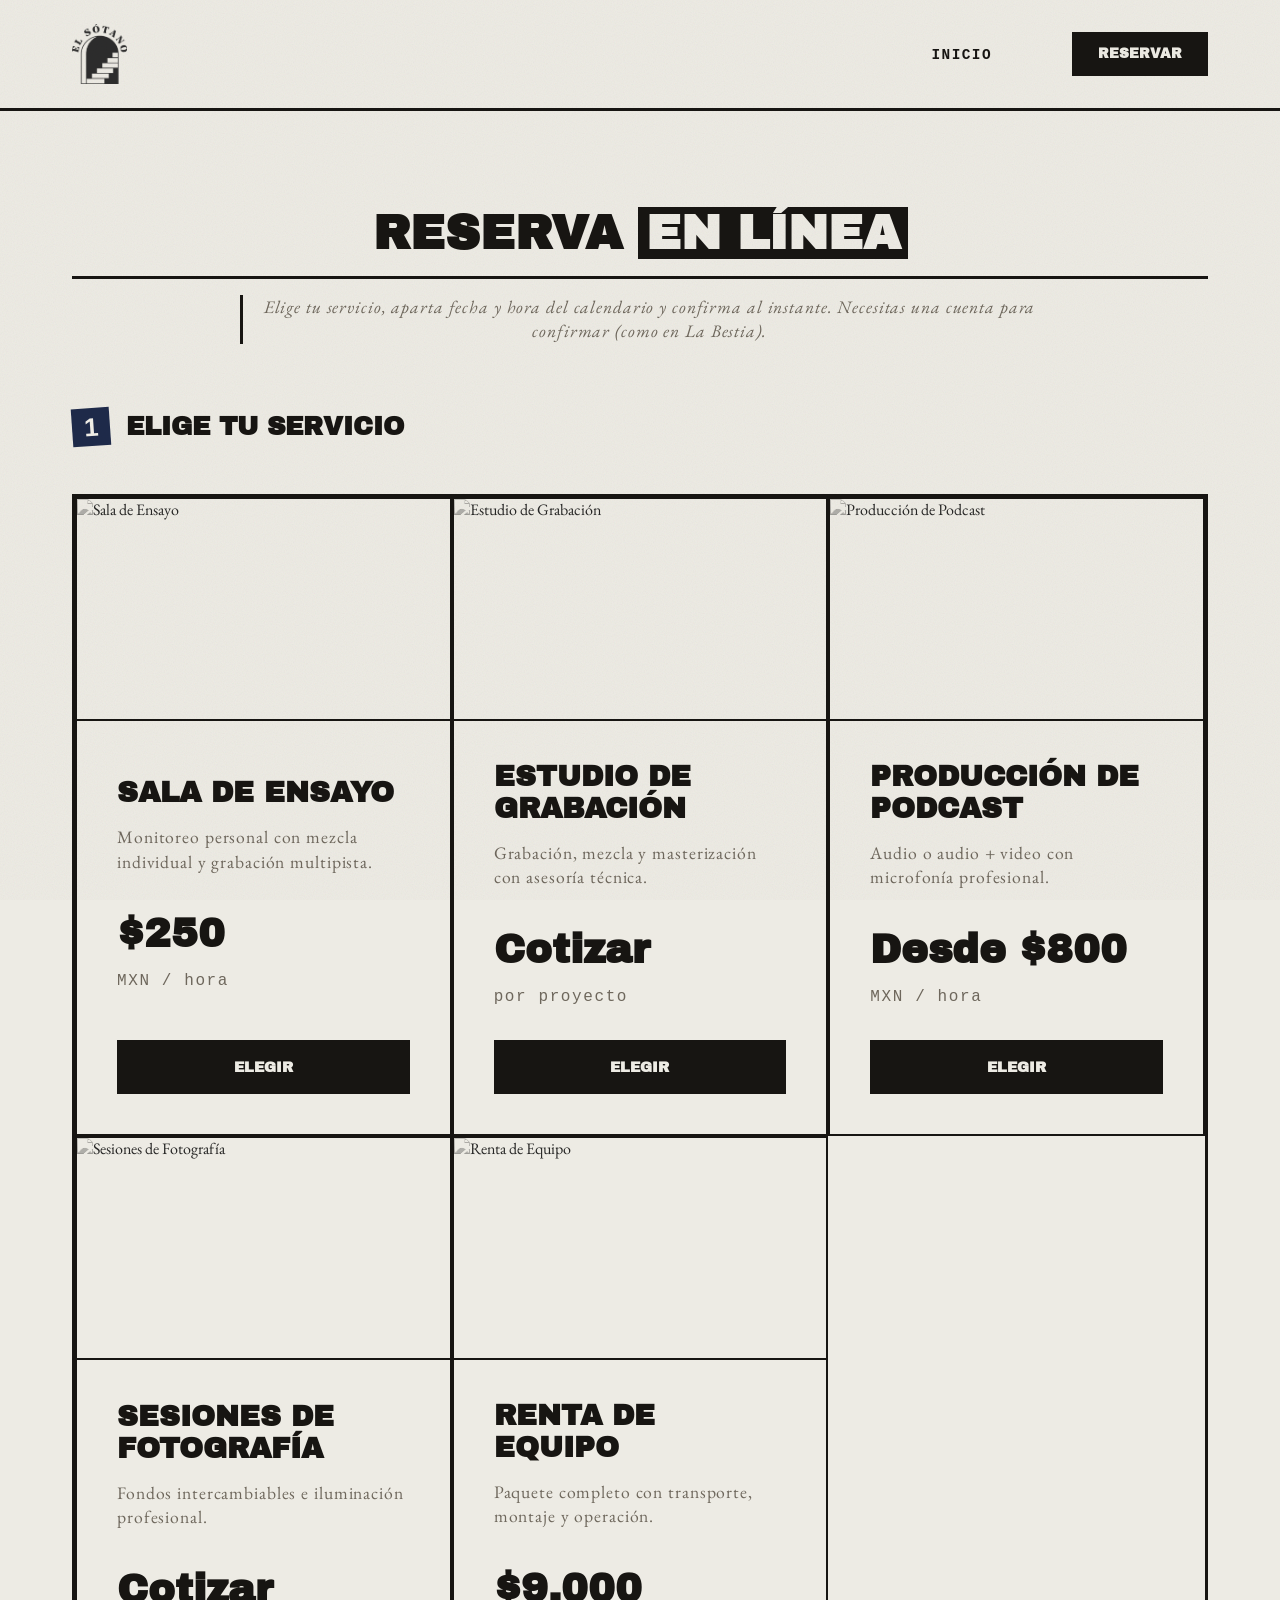
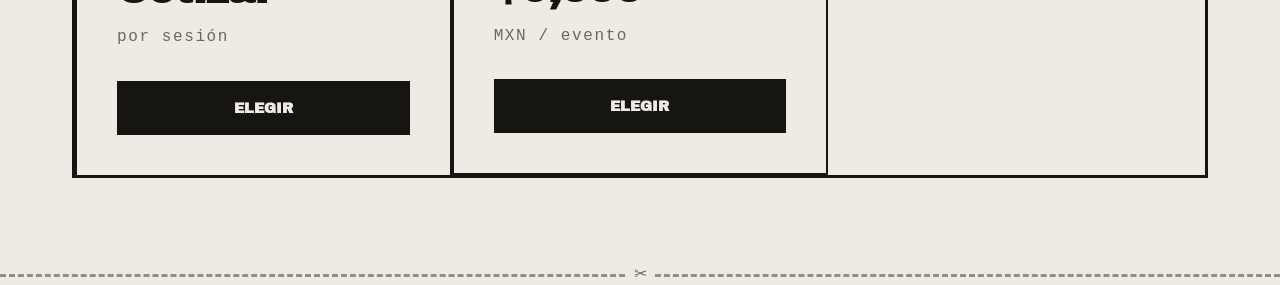
==== elsotano/disponibilidad.html @ 61082520 "Add files via upload" ====
<!doctype html>
<html lang="es">
  <head>
    <meta charset="UTF-8" />
    <meta name="viewport" content="width=device-width, initial-scale=1.0" />
    <title>Reserva en línea | El Sótano</title>
    <link rel="preconnect" href="https://fonts.googleapis.com" />
    <link rel="preconnect" href="https://fonts.gstatic.com" crossorigin />
    <link
      href="https://fonts.googleapis.com/css2?family=Archivo+Black&family=EB+Garamond:ital,wght@0,400;0,600;1,400;1,600&display=swap"
      rel="stylesheet"
    />
    <link rel="stylesheet" href="styles.css" />
  </head>
  <body>
    <header>
      <div class="container">
        <nav>
          <a href="index.html" class="logo-link">
            <img
              src="IMG/ElSotano3offblack.png"
              alt="El Sótano Logo"
              class="logo-img"
            />
          </a>
          <ul class="nav-links">
            <li><a href="index.html">Inicio</a></li>
            <li id="user-area"></li>
            <li>
              <a href="disponibilidad.html" class="btn btn-nav">Reservar</a>
            </li>
          </ul>
          <button class="mobile-menu-btn" aria-label="Abrir menú">☰</button>
        </nav>
      </div>
    </header>

    <section id="booking">
      <div class="container">
        <h2>RESERVA <span>EN LÍNEA</span></h2>
        <p class="section-intro">
          Elige tu servicio, aparta fecha y hora del calendario y confirma al
          instante. Necesitas una cuenta para confirmar (como en La Bestia).
        </p>

        <!-- PASO 1: SERVICIOS -->
        <h3 class="step-title">
          <span class="step-num">1</span> ELIGE TU SERVICIO
        </h3>
        <div class="services-grid" id="bookingServices"></div>

        <!-- PASO 2: FECHA Y HORA -->
        <div class="booking-step" id="stepFecha" hidden>
          <h3 class="step-title">
            <span class="step-num">2</span> ELIGE FECHA Y HORA
          </h3>
          <div class="booking-calendar-wrap">
            <div class="calendar">
              <div class="cal-header">
                <button id="calPrev" class="cal-nav" aria-label="Mes anterior">
                  ←
                </button>
                <div id="calTitle" class="cal-title"></div>
                <button id="calNext" class="cal-nav" aria-label="Mes siguiente">
                  →
                </button>
              </div>
              <div class="cal-week">
                <span>L</span><span>M</span><span>M</span><span>J</span
                ><span>V</span><span>S</span><span>D</span>
              </div>
              <div id="calGrid" class="cal-grid"></div>
            </div>
            <div class="slots-panel">
              <div id="disp-estado" class="disp-estado">
                Selecciona una fecha del calendario.
              </div>
              <div id="slots-grid" class="slots-grid"></div>
            </div>
          </div>
        </div>

        <!-- PASO 3: CONFIRMACIÓN -->
        <div class="booking-step" id="stepConfirm" hidden>
          <h3 class="step-title">
            <span class="step-num">3</span> CONFIRMA TU RESERVA
          </h3>
          <div class="confirm-card">
            <div id="confirmSummary"></div>
            <div class="form-group" id="duracionGroup">
              <label for="duracion">Duración</label>
              <select id="duracion">
                <option value="1" selected>1 hora</option>
                <option value="2">2 horas</option>
                <option value="3">3 horas</option>
                <option value="4">4 horas</option>
              </select>
            </div>
            <div class="form-group">
              <label for="mensaje">Notas para el staff (opcional)</label>
              <textarea
                id="mensaje"
                rows="3"
                placeholder="Integrantes, requerimientos, etc."
              ></textarea>
            </div>
            <div id="confirmMsg" class="disp-estado"></div>
            <button id="btnConfirmar" class="btn btn-full">
              CONFIRMAR RESERVA
            </button>
            <small class="form-hint" style="margin-top: 1rem">
              * Al confirmar aceptas el horario de 11:00 a 23:00 y la política
              de cancelación.
            </small>
          </div>
        </div>
      </div>
    </section>

    <div class="cut-line" aria-hidden="true"></div>

    <script src="auth.js"></script>
    <script src="disponibilidad.js"></script>
  </body>
</html>
---- elsotano/styles.css ----
/* =========================================
   VARIABLES Y RESET - ESTILO B/N ALTO CONTRASTE
   ========================================= */
:root {
  --bg-dark: #000000; /* Negro puro */
  --bg-darker: #000000; /* Negro absoluto */
  --bg-card: #0a0a0a; /* Negro casi puro */
  --bg-input: #1a1a1a; /* Gris muy oscuro */
  --text-primary: #ffffff; /* Blanco puro */
  --text-secondary: #888888; /* Gris medio */
  --accent: #ffffff; /* Blanco como acento */
  --accent-hover: #cccccc; /* Gris claro para hover */
  --error: #ff3333; /* Rojo solo para errores */
  --success: #ffffff; /* Blanco para éxito */
  --border: #333333; /* Gris oscuro para bordes */
  --border-light: #555555; /* Gris medio para bordes */
}

* {
  box-sizing: border-box;
  margin: 0;
  padding: 0;
}

html {
  scroll-behavior: smooth;
}

body {
  font-family: "Impact", "Arial Black", "Helvetica Neue", sans-serif;
  background-color: var(--bg-dark);
  color: var(--text-primary);
  line-height: 1.4;
  letter-spacing: -0.02em;
}

/* =========================================
   TIPOGRAFÍA Y UTILIDADES
   ========================================= */
h1,
h2,
h3,
h4 {
  font-weight: 900;
  letter-spacing: -0.03em;
  line-height: 1.1;
  text-transform: uppercase;
}

h2 {
  font-size: 3rem;
  margin-bottom: 1rem;
  text-align: center;
  border-bottom: 3px solid var(--text-primary);
  padding-bottom: 1rem;
  display: inline-block;
  width: 100%;
}

h2 span {
  background-color: var(--text-primary);
  color: var(--bg-dark);
  padding: 0 0.5rem;
}

p {
  color: var(--text-secondary);
  margin-bottom: 1rem;
  font-family: "Courier New", monospace;
  font-weight: 400;
  letter-spacing: 0.05em;
}

.section-intro {
  text-align: center;
  max-width: 800px;
  margin: 0 auto 3rem;
  font-size: 1rem;
  border-left: 4px solid var(--text-primary);
  padding-left: 1rem;
  font-family: "Courier New", monospace;
}

.container {
  max-width: 1200px;
  margin: 0 auto;
  padding: 0 2rem;
}

.bg-darker {
  background-color: var(--bg-darker);
  border-top: 2px solid var(--border);
  border-bottom: 2px solid var(--border);
}

/* =========================================
   BOTONES - ESTILO MINIMALISTA B/N
   ========================================= */
.btn {
  display: inline-block;
  background-color: var(--text-primary);
  color: var(--bg-dark);
  padding: 16px 40px;
  font-weight: 900;
  text-transform: uppercase;
  letter-spacing: 0.1em;
  text-decoration: none;
  border: 3px solid var(--text-primary);
  border-radius: 0;
  cursor: pointer;
  transition: all 0.2s ease;
  font-size: 0.9rem;
  text-align: center;
  font-family: "Impact", sans-serif;
}

.btn:hover {
  background-color: var(--bg-dark);
  color: var(--text-primary);
  transform: translateY(-3px);
  box-shadow: 5px 5px 0px var(--text-primary);
}

.btn-outline {
  background-color: transparent;
  color: var(--text-primary);
  border: 3px solid var(--text-primary);
}

.btn-outline:hover {
  background-color: var(--text-primary);
  color: var(--bg-dark);
}

.btn-full {
  width: 100%;
}

.btn-nav {
  padding: 10px 24px;
  font-size: 0.85rem;
  border: 2px solid var(--text-primary);
}

/* =========================================
   HEADER Y NAVEGACIÓN
   ========================================= */
header {
  position: sticky;
  top: 0;
  background-color: var(--bg-dark);
  border-bottom: 3px solid var(--text-primary);
  z-index: 1000;
  padding: 1.5rem 0;
}

nav {
  display: flex;
  justify-content: space-between;
  align-items: center;
}

/* Estilos para el logo como IMAGEN */
.logo-link {
  display: flex;
  align-items: center;
  text-decoration: none;
  filter: grayscale(100%) contrast(1.2);
}

.logo-img {
  height: 60px;
  width: auto;
  max-width: 200px;
  display: block;
  object-fit: contain;
  filter: grayscale(100%) brightness(0) invert(1);
}

.footer-logo-img {
  height: 40px;
  max-width: 150px;
  filter: grayscale(100%) brightness(0) invert(1);
}

.nav-links {
  display: flex;
  gap: 2.5rem;
  list-style: none;
  align-items: center;
}

.nav-links a:not(.btn) {
  color: var(--text-primary);
  text-decoration: none;
  font-weight: 700;
  font-size: 0.9rem;
  text-transform: uppercase;
  letter-spacing: 0.1em;
  transition: all 0.2s;
  position: relative;
  font-family: "Courier New", monospace;
}

.nav-links a:not(.btn):hover {
  color: var(--bg-dark);
  background-color: var(--text-primary);
  padding: 0.2rem 0.5rem;
}

.mobile-menu-btn {
  display: none;
  background: none;
  border: 2px solid var(--text-primary);
  color: var(--text-primary);
  font-size: 1.5rem;
  cursor: pointer;
  padding: 0.5rem;
  font-family: "Courier New", monospace;
}

/* =========================================
   HERO SECTION - ALTO CONTRASTE
   ========================================= */
.hero {
  min-height: 90vh;
  display: flex;
  align-items: center;
  justify-content: center;
  text-align: center;
  background:
    linear-gradient(rgba(0, 0, 0, 0.9), rgba(0, 0, 0, 0.95)),
    url("IMG/hero.jpg");
  background-size: cover;
  background-position: center;
  padding: 0 1.5rem;
  border-bottom: 3px solid var(--text-primary);
  filter: grayscale(100%) contrast(1.1);
}

.hero-content h1 {
  font-size: clamp(3rem, 8vw, 6rem);
  margin-bottom: 2rem;
  line-height: 0.95;
  text-shadow: 4px 4px 0px rgba(255, 255, 255, 0.1);
}

.hero-content h1 span {
  display: block;
  background-color: var(--text-primary);
  color: var(--bg-dark);
  padding: 0.5rem 1rem;
  margin-top: 1rem;
}

.hero-content p {
  font-size: 1.1rem;
  max-width: 600px;
  margin: 0 auto 3rem;
  color: var(--text-secondary);
  font-family: "Courier New", monospace;
  border-left: 3px solid var(--text-primary);
  padding-left: 1rem;
  text-align: left;
}

.hero-buttons {
  display: flex;
  gap: 1.5rem;
  justify-content: center;
  flex-wrap: wrap;
}

/* =========================================
   NOSOTROS - ESTILO GRID
   ========================================= */
#nosotros {
  padding: 6rem 0;
  background-color: var(--bg-dark);
}

.about-grid {
  display: grid;
  grid-template-columns: repeat(auto-fit, minmax(300px, 1fr));
  gap: 0;
  margin-top: 3rem;
  border: 3px solid var(--text-primary);
}

.about-card {
  background-color: var(--bg-card);
  border: 2px solid var(--border);
  padding: 3rem;
  border-radius: 0;
  transition: all 0.3s;
  position: relative;
}

.about-card:nth-child(1) {
  border-right: 2px solid var(--border);
}
.about-card:nth-child(2) {
  border-right: none;
}

.about-card:hover {
  background-color: var(--text-primary);
  color: var(--bg-dark);
  transform: none;
}

.about-card:hover h3,
.about-card:hover p {
  color: var(--bg-dark);
}

.about-card h3 {
  font-size: 1.8rem;
  margin-bottom: 1.5rem;
  color: var(--text-primary);
  border-bottom: 2px solid var(--border);
  padding-bottom: 0.5rem;
}

.about-card p {
  color: var(--text-secondary);
  font-size: 0.95rem;
  line-height: 1.6;
}

/* =========================================
   SERVICIOS - ESTILO TARJETAS B/N
   ========================================= */
#servicios {
  padding: 6rem 0;
  background-color: var(--bg-card);
  border-top: 3px solid var(--text-primary);
  border-bottom: 3px solid var(--text-primary);
}

.services-grid {
  display: grid;
  grid-template-columns: repeat(auto-fit, minmax(320px, 1fr));
  gap: 0;
  margin-top: 3rem;
  border: 3px solid var(--text-primary);
}

.service-card {
  background-color: var(--bg-dark);
  border: 2px solid var(--border);
  border-radius: 0;
  padding: 2.5rem;
  display: flex;
  flex-direction: column;
  justify-content: space-between;
  transition: all 0.3s;
  position: relative;
}

.service-card:nth-child(1) {
  border-right: 2px solid var(--border);
  border-bottom: 2px solid var(--border);
}
.service-card:nth-child(2) {
  border-right: 2px solid var(--border);
  border-bottom: 2px solid var(--border);
}
.service-card:nth-child(3) {
  border-right: 2px solid var(--border);
  border-bottom: 2px solid var(--border);
}
.service-card:nth-child(4) {
  border-bottom: none;
}

.service-card:hover {
  background-color: var(--text-primary);
  border-color: var(--text-primary);
  transform: none;
  box-shadow: 8px 8px 0px var(--bg-dark);
}

.service-card:hover h3,
.service-card:hover .price {
  color: var(--bg-dark);
}

.service-card:hover p,
.service-card:hover .service-features li {
  color: var(--bg-dark);
  border-color: var(--bg-dark);
}

.service-card h3 {
  font-size: 1.8rem;
  margin-bottom: 1rem;
  color: var(--text-primary);
}

.price {
  font-size: 2.5rem;
  font-weight: 900;
  color: var(--text-primary);
  margin: 2rem 0;
  font-family: "Impact", sans-serif;
  letter-spacing: -0.05em;
}

.price-large {
  font-size: 4rem;
  margin-bottom: 2rem;
}

.price span {
  font-size: 1rem;
  color: var(--text-secondary);
  font-weight: 400;
  font-family: "Courier New", monospace;
  display: block;
  margin-top: 0.5rem;
  letter-spacing: 0.1em;
}

.service-features {
  list-style: none;
  margin-bottom: 2rem;
}

.service-features li {
  padding: 0.75rem 0;
  border-bottom: 1px solid var(--border);
  color: var(--text-secondary);
  font-size: 0.9rem;
  font-family: "Courier New", monospace;
  text-transform: uppercase;
  letter-spacing: 0.05em;
}

.service-features li:last-child {
  border-bottom: none;
}

/* =========================================
   EQUIPO DE AUDIO - ESTILO TÉCNICO
   ========================================= */
.equipment-section {
  padding: 6rem 0;
  background-color: var(--bg-dark);
}

.equipment-grid {
  display: grid;
  grid-template-columns: 1fr 1fr;
  gap: 0;
  margin-top: 3rem;
  border: 3px solid var(--text-primary);
}

.equipment-info {
  padding: 4rem;
  background-color: var(--bg-card);
  border-right: 3px solid var(--text-primary);
  display: flex;
  flex-direction: column;
  justify-content: center;
  align-items: center;
  text-align: center;
}

.equipment-list-container {
  padding: 4rem;
  background-color: var(--bg-dark);
}

.equipment-list-container h3 {
  margin-bottom: 2rem;
  color: var(--text-primary);
  font-size: 1.5rem;
  border-bottom: 2px solid var(--border);
  padding-bottom: 1rem;
}

.equipment-list {
  list-style: none;
}

.equipment-list li {
  padding: 1.25rem 0;
  border-bottom: 1px solid var(--border);
  display: flex;
  align-items: center;
  gap: 1rem;
  color: var(--text-secondary);
  font-family: "Courier New", monospace;
  font-size: 0.95rem;
  text-transform: uppercase;
  letter-spacing: 0.05em;
}

.equipment-list li::before {
  content: "▸";
  color: var(--text-primary);
  font-weight: bold;
  font-size: 1rem;
}

.equipment-list li:last-child {
  border-bottom: none;
}

/* =========================================
   RESERVACIONES (FORMULARIO) - ESTILO MINIMALISTA
   ========================================= */
#reservaciones {
  padding: 6rem 0;
  background-color: var(--bg-card);
  border-top: 3px solid var(--text-primary);
}

.reservation-form {
  max-width: 700px;
  margin: 0 auto;
  background-color: var(--bg-dark);
  padding: 3rem;
  border: 3px solid var(--text-primary);
  border-radius: 0;
}

.form-group {
  margin-bottom: 2rem;
}

.form-group label {
  display: block;
  margin-bottom: 0.75rem;
  font-weight: 700;
  color: var(--text-primary);
  text-transform: uppercase;
  letter-spacing: 0.1em;
  font-size: 0.85rem;
  font-family: "Courier New", monospace;
}

.form-group input,
.form-group select,
.form-group textarea {
  width: 100%;
  padding: 16px;
  background-color: var(--bg-input);
  border: 2px solid var(--border);
  border-radius: 0;
  color: var(--text-primary);
  font-family: "Courier New", monospace;
  font-size: 1rem;
  transition: all 0.2s;
  letter-spacing: 0.05em;
}

.form-group input:focus,
.form-group select:focus,
.form-group textarea:focus {
  outline: none;
  border-color: var(--text-primary);
  background-color: var(--bg-dark);
  box-shadow: 4px 4px 0px var(--text-primary);
}

.form-group input:user-invalid,
.form-group select:user-invalid {
  border-color: var(--error);
}

.form-group input:user-valid,
.form-group select:user-valid {
  border-color: var(--text-primary);
}

.form-hint {
  display: block;
  margin-top: 0.5rem;
  color: var(--text-secondary);
  font-size: 0.8rem;
  font-family: "Courier New", monospace;
  text-transform: uppercase;
}

.error-message {
  display: block;
  color: var(--error);
  font-size: 0.85rem;
  margin-top: 0.5rem;
  min-height: 1.2em;
  font-family: "Courier New", monospace;
  text-transform: uppercase;
}

.success-message {
  background-color: var(--text-primary);
  color: var(--bg-dark);
  padding: 1.5rem;
  border: 3px solid var(--text-primary);
  border-radius: 0;
  text-align: center;
  margin-top: 1.5rem;
  font-weight: 700;
  text-transform: uppercase;
  letter-spacing: 0.1em;
  font-family: "Courier New", monospace;
}

.form-row {
  display: grid;
  grid-template-columns: 1fr 1fr;
  gap: 2rem;
}

/* =========================================
   FOOTER - ESTILO MINIMALISTA
   ========================================= */
footer {
  background-color: var(--bg-darker);
  border-top: 3px solid var(--text-primary);
  padding: 4rem 0 2rem;
}

.footer-grid {
  display: grid;
  grid-template-columns: repeat(auto-fit, minmax(250px, 1fr));
  gap: 3rem;
  margin-bottom: 3rem;
  border-bottom: 2px solid var(--border);
  padding-bottom: 3rem;
}

.footer-col h4 {
  color: var(--text-primary);
  font-size: 1.2rem;
  margin-bottom: 1.5rem;
  text-transform: uppercase;
  letter-spacing: 0.1em;
  border-bottom: 2px solid var(--border);
  padding-bottom: 0.5rem;
  display: inline-block;
}

.footer-col p,
.footer-col a {
  color: var(--text-secondary);
  text-decoration: none;
  display: block;
  margin-bottom: 0.75rem;
  transition: all 0.2s;
  font-family: "Courier New", monospace;
  font-size: 0.9rem;
  text-transform: uppercase;
  letter-spacing: 0.05em;
}

.footer-col a:hover {
  color: var(--text-primary);
  background-color: var(--text-primary);
  color: var(--bg-dark);
  padding-left: 0.5rem;
}

.highlight-text {
  color: var(--text-primary) !important;
  font-weight: 700;
  border: 2px solid var(--text-primary);
  display: inline-block;
  padding: 0.25rem 0.5rem;
  margin-top: 0.5rem;
}

.copyright {
  text-align: center;
  padding-top: 2rem;
  color: var(--text-secondary);
  font-size: 0.85rem;
  font-family: "Courier New", monospace;
  text-transform: uppercase;
  letter-spacing: 0.1em;
}

/* =========================================
   RESPONSIVE BASE
   ========================================= */
@media (max-width: 768px) {
  .nav-links {
    display: none;
    position: absolute;
    top: 100%;
    left: 0;
    width: 100%;
    background-color: var(--bg-dark);
    flex-direction: column;
    padding: 2rem;
    border-bottom: 3px solid var(--text-primary);
    gap: 1rem;
  }

  .nav-links.active {
    display: flex;
  }

  .mobile-menu-btn {
    display: block;
  }

  h2 {
    font-size: 2rem;
  }

  .equipment-grid {
    grid-template-columns: 1fr;
  }

  .equipment-info {
    border-right: none;
    border-bottom: 3px solid var(--text-primary);
  }

  .form-row {
    grid-template-columns: 1fr;
  }

  .reservation-form {
    padding: 2rem;
  }

  .hero-buttons {
    flex-direction: column;
    width: 100%;
  }

  .hero-buttons .btn {
    width: 100%;
  }

  .about-grid,
  .services-grid {
    border: none;
  }

  .about-card,
  .service-card {
    border: 3px solid var(--text-primary) !important;
    margin-bottom: 0;
  }
}

/* =========================================
   IMÁGENES DE SECCIÓN (estilo referencia)
   ========================================= */

/* Banner fotográfico a todo lo ancho */
.photo-banner {
  overflow: hidden;
  line-height: 0;
}

.photo-banner img {
  width: 100%;
  height: 50vh;
  min-height: 320px;
  object-fit: cover;
  object-position: center;
  display: block;
  filter: grayscale(100%) contrast(1.15);
  transition: transform 0.6s ease;
}

.photo-banner:hover img {
  transform: scale(1.04);
}

/* Foto enmarcada con etiqueta (Nosotros) */
.section-photo {
  position: relative;
  margin: 0 0 3rem;
  border: 3px solid var(--text-primary);
  overflow: hidden;
}

.section-photo img {
  width: 100%;
  height: 420px;
  object-fit: cover;
  display: block;
  filter: grayscale(100%) contrast(1.1);
}

.section-photo figcaption {
  position: absolute;
  bottom: 0;
  left: 0;
  background-color: var(--text-primary);
  color: var(--bg-dark);
  font-family: "Courier New", monospace;
  font-weight: 700;
  font-size: 0.8rem;
  letter-spacing: 0.1em;
  text-transform: uppercase;
  padding: 0.5rem 1rem;
}

/* Imagen al inicio de cada tarjeta de servicio */
.service-card {
  padding: 0;
}

.card-img {
  overflow: hidden;
  border-bottom: 2px solid var(--border);
}

.card-img img {
  width: 100%;
  height: 220px;
  object-fit: cover;
  display: block;
  filter: grayscale(100%) contrast(1.1);
  transition:
    transform 0.4s ease,
    filter 0.4s ease;
}

/* Al pasar el mouse, la tarjeta se invierte y la foto "revienta" a color */
.service-card:hover .card-img img {
  transform: scale(1.06);
  filter: grayscale(0%);
}
.service-card:hover .card-img {
  border-color: var(--bg-dark);
}

.card-content {
  padding: 2.5rem 2.5rem 0;
}
.card-footer {
  padding: 0 2.5rem 2.5rem;
}

/* Imagen del panel de equipo */
.equipment-img {
  width: 100%;
  height: 240px;
  object-fit: cover;
  display: block;
  border: 2px solid var(--border);
  margin-bottom: 2rem;
  filter: grayscale(100%) contrast(1.1);
}

/* Fondo sutil para Reservaciones (opcional: borra este bloque si no lo usas) */
#reservaciones {
  background:
    linear-gradient(rgba(0, 0, 0, 0.93), rgba(0, 0, 0, 0.97)),
    url("IMG/reservaciones.jpg") center / cover no-repeat fixed;
}

/* Aparición al hacer scroll (lo activa el JS) */
.reveal-init {
  opacity: 0;
  transform: translateY(25px);
  transition:
    opacity 0.7s ease,
    transform 0.7s ease;
}
.reveal-init.img-visible {
  opacity: 1;
  transform: translateY(0);
}

@media (prefers-reduced-motion: reduce) {
  .reveal-init {
    transition: none;
    opacity: 1;
    transform: none;
  }
}

/* Responsive de imágenes */
@media (max-width: 768px) {
  .photo-banner img {
    height: 35vh;
    min-height: 220px;
  }
  .section-photo img {
    height: 280px;
  }
  .card-img img {
    height: 180px;
  }
  .equipment-img {
    height: 200px;
  }
  #reservaciones {
    background-attachment: scroll;
  } /* evita bug en iOS */
}

/* =========================================
   PÁGINA DE DISPONIBILIDAD
   ========================================= */
#disponibilidad {
  padding: 6rem 0;
  background-color: var(--bg-dark);
}

.disp-controls {
  max-width: 700px;
  margin: 0 auto 2rem;
}

.disp-estado {
  text-align: center;
  font-family: "Courier New", monospace;
  color: var(--text-secondary);
  margin-bottom: 2rem;
  text-transform: uppercase;
  letter-spacing: 0.05em;
}

.slots-grid {
  display: grid;
  grid-template-columns: repeat(auto-fill, minmax(110px, 1fr));
  gap: 1rem;
  max-width: 900px;
  margin: 0 auto 2rem;
}

.slot {
  padding: 1rem;
  font-family: "Impact", sans-serif;
  font-size: 1.1rem;
  text-align: center;
  border: 3px solid var(--text-primary);
  background-color: var(--bg-dark);
  color: var(--text-primary);
  cursor: pointer;
  transition: all 0.2s ease;
  text-transform: uppercase;
}

.slot.libre:hover {
  background-color: var(--text-primary);
  color: var(--bg-dark);
  transform: translateY(-3px);
  box-shadow: 4px 4px 0px var(--text-primary);
}

.slot.ocupado {
  background-color: var(--bg-input);
  color: var(--text-secondary);
  border-color: var(--border);
  cursor: not-allowed;
  text-decoration: line-through;
}

.disp-leyenda {
  display: flex;
  justify-content: center;
  gap: 2rem;
  font-family: "Courier New", monospace;
  color: var(--text-secondary);
  text-transform: uppercase;
  font-size: 0.85rem;
}

.leyenda-item {
  display: flex;
  align-items: center;
  gap: 0.5rem;
}

.cuadro {
  width: 18px;
  height: 18px;
  display: inline-block;
  border: 2px solid var(--text-primary);
}
.cuadro.libre {
  background-color: var(--bg-dark);
}
.cuadro.ocupado {
  background-color: var(--bg-input);
  border-color: var(--border);
}

/* =========================================
   IDENTIDAD ZINE / PUNK (referencia: feed de El Sótano)
   ========================================= */

/* Grano de película sobre todo el sitio */
body::after {
  content: "";
  position: fixed;
  inset: 0;
  background-image: url("data:image/svg+xml,%3Csvg xmlns='http://www.w3.org/2000/svg' width='120' height='120'%3E%3Cfilter id='n'%3E%3CfeTurbulence type='fractalNoise' baseFrequency='0.9' numOctaves='2'/%3E%3C/filter%3E%3Crect width='120' height='120' filter='url(%23n)' opacity='0.55'/%3E%3C/svg%3E");
  opacity: 0.07;
  pointer-events: none;
  z-index: 9999;
}

/* Títulos ligeramente "pegados a mano" */
h2 {
  transform: rotate(-0.6deg);
  text-shadow: 3px 3px 0 rgba(255, 255, 255, 0.12);
}

/* Sticker / estampita */
.sticker {
  display: inline-block;
  background: var(--text-primary);
  color: var(--bg-dark);
  font-family: "Courier New", monospace;
  font-weight: 700;
  font-size: 0.85rem;
  letter-spacing: 0.15em;
  padding: 0.4rem 1rem;
  border: 3px solid var(--bg-dark);
  box-shadow: 4px 4px 0 var(--text-primary);
  transform: rotate(-3deg);
  margin-bottom: 1.5rem;
}

/* Cinta adhesiva sobre las fotos */
.section-photo::before {
  content: "";
  position: absolute;
  top: -12px;
  left: 50%;
  transform: translateX(-50%) rotate(-2deg);
  width: 150px;
  height: 26px;
  background: rgba(255, 255, 255, 0.75);
  z-index: 2;
}

/* Línea de tijera ✂ */
.cut-line {
  border-top: 3px dashed var(--border-light);
  position: relative;
}
.cut-line::before {
  content: "✂";
  position: absolute;
  top: -0.9em;
  left: 50%;
  transform: translateX(-50%);
  background: var(--bg-dark);
  padding: 0 0.5rem;
  color: var(--text-secondary);
}

/* Galería tipo feed con posters */
.insta-grid {
  display: grid;
  grid-template-columns: repeat(3, 1fr);
  gap: 6px;
  padding: 0 6px 6px;
}
.tile {
  width: 100%;
  aspect-ratio: 1 / 1;
  object-fit: cover;
  display: block;
  filter: grayscale(100%) contrast(1.15);
  transition:
    filter 0.3s ease,
    transform 0.3s ease;
}
.tile:hover {
  filter: grayscale(0%);
  transform: scale(1.02);
}
.insta-grid .tile:nth-child(odd) {
  transform: rotate(0.4deg);
}
.tile-poster {
  background: var(--bg-card);
  display: flex;
  align-items: center;
  justify-content: center;
  text-align: center;
  padding: 1.5rem;
}
.tile-poster span {
  font-family: "Impact", sans-serif;
  font-size: clamp(1.2rem, 2.5vw, 2rem);
  text-transform: uppercase;
  line-height: 1.1;
  color: var(--text-primary);
  transform: rotate(-2deg);
}
.tile-poster.invert {
  background: var(--text-primary);
}
.tile-poster.invert span {
  color: var(--bg-dark);
}

/* Panel CTA de reservaciones */
.cta-panel {
  text-align: center;
}

/* Área de usuario en el nav */
#user-area {
  display: flex;
  align-items: center;
  gap: 0.8rem;
  list-style: none;
}
.user-name {
  font-family: "Courier New", monospace;
  font-size: 0.85rem;
  text-transform: uppercase;
  border: 2px dashed var(--border-light);
  padding: 0.3rem 0.7rem;
}
.user-link {
  color: var(--text-primary);
  font-family: "Courier New", monospace;
  font-size: 0.85rem;
  text-transform: uppercase;
  text-decoration: underline;
}

/* =========================================
   FLUJO DE RESERVA (estilo La Bestia)
   ========================================= */
#booking {
  padding: 6rem 0;
}
.step-title {
  display: flex;
  align-items: center;
  gap: 1rem;
  font-size: 1.6rem;
  margin: 4rem 0 2rem;
}
.step-num {
  display: inline-flex;
  align-items: center;
  justify-content: center;
  width: 2.4rem;
  height: 2.4rem;
  background: var(--text-primary);
  color: var(--bg-dark);
  font-family: "Impact", sans-serif;
  transform: rotate(-4deg);
}
.bservice-card.selected {
  outline: 4px solid var(--text-primary);
  box-shadow: 10px 10px 0 var(--text-primary);
}
.booking-step[hidden] {
  display: none;
}

.booking-calendar-wrap {
  display: grid;
  grid-template-columns: 1fr 1fr;
  gap: 2rem;
  border: 3px solid var(--text-primary);
  padding: 2rem;
  background: var(--bg-card);
}
.calendar {
  border: 2px solid var(--border);
  padding: 1.5rem;
  background: var(--bg-dark);
}
.cal-header {
  display: flex;
  justify-content: space-between;
  align-items: center;
  margin-bottom: 1rem;
}
.cal-title {
  font-family: "Impact", sans-serif;
  font-size: 1.4rem;
  letter-spacing: 0.05em;
}
.cal-nav {
  background: none;
  border: 2px solid var(--text-primary);
  color: var(--text-primary);
  font-size: 1.1rem;
  cursor: pointer;
  padding: 0.3rem 0.8rem;
  transition: all 0.2s;
}
.cal-nav:hover {
  background: var(--text-primary);
  color: var(--bg-dark);
}
.cal-week,
.cal-grid {
  display: grid;
  grid-template-columns: repeat(7, 1fr);
  gap: 4px;
}
.cal-week {
  margin-bottom: 4px;
}
.cal-week span {
  text-align: center;
  font-family: "Courier New", monospace;
  color: var(--text-secondary);
  font-size: 0.8rem;
}
.cal-day {
  padding: 0.6rem 0;
  background: transparent;
  border: 2px solid var(--border);
  color: var(--text-primary);
  font-family: "Courier New", monospace;
  cursor: pointer;
  transition: all 0.15s;
}
.cal-day:hover:not(:disabled) {
  background: var(--text-primary);
  color: var(--bg-dark);
}
.cal-day:disabled {
  opacity: 0.2;
  cursor: not-allowed;
}
.cal-day.selected {
  background: var(--text-primary);
  color: var(--bg-dark);
  border-color: var(--text-primary);
}

.slot.elegido {
  background: var(--text-primary);
  color: var(--bg-dark);
  box-shadow: 4px 4px 0 var(--border-light);
}

.confirm-card {
  max-width: 700px;
  margin: 0 auto;
  border: 3px solid var(--text-primary);
  background: var(--bg-card);
  padding: 2.5rem;
}
.summary-row {
  display: flex;
  justify-content: space-between;
  gap: 1rem;
  padding: 0.8rem 0;
  border-bottom: 2px dashed var(--border);
  font-family: "Courier New", monospace;
  font-size: 0.95rem;
  text-transform: uppercase;
}
.summary-row span {
  color: var(--text-secondary);
}
.summary-row strong {
  text-align: right;
}

/* =========================================
   LOGIN / REGISTRO
   ========================================= */
.login-wrap {
  min-height: 85vh;
  display: grid;
  place-items: center;
  padding: 5rem 1rem;
}
.login-card {
  position: relative;
  width: 100%;
  max-width: 480px;
  border: 3px solid var(--text-primary);
  background: var(--bg-card);
  padding: 3rem 2.5rem;
  box-shadow: 10px 10px 0 var(--border);
}
.login-card .sticker {
  position: absolute;
  top: -16px;
  left: 24px;
}
.tabs {
  display: flex;
  margin: 2rem 0;
}
.tab {
  flex: 1;
  padding: 0.9rem;
  background: transparent;
  border: 2px solid var(--border);
  color: var(--text-secondary);
  font-family: "Impact", sans-serif;
  letter-spacing: 0.1em;
  cursor: pointer;
}
.tab.active {
  background: var(--text-primary);
  color: var(--bg-dark);
  border-color: var(--text-primary);
}
.auth-msg {
  min-height: 1.4em;
  margin-top: 1.2rem;
  font-family: "Courier New", monospace;
  text-transform: uppercase;
  font-size: 0.85rem;
}

/* =========================================
   MIS RESERVAS
   ========================================= */
#mis-reservas {
  padding: 6rem 0;
}
.reservas-list {
  max-width: 900px;
  margin: 0 auto;
}
.reserva-row {
  display: flex;
  justify-content: space-between;
  align-items: center;
  gap: 1.5rem;
  border: 3px solid var(--text-primary);
  background: var(--bg-card);
  padding: 1.5rem 2rem;
  margin-bottom: 1rem;
}
.reserva-info {
  display: flex;
  flex-direction: column;
  gap: 0.3rem;
}
.reserva-info strong {
  font-size: 1.2rem;
  text-transform: uppercase;
}
.reserva-info span {
  font-family: "Courier New", monospace;
  color: var(--text-secondary);
  text-transform: uppercase;
  font-size: 0.85rem;
}
.reserva-actions {
  display: flex;
  align-items: center;
  gap: 1rem;
}
.badge {
  font-family: "Courier New", monospace;
  text-transform: uppercase;
  font-size: 0.8rem;
  padding: 0.3rem 0.8rem;
  border: 2px solid var(--text-primary);
}
.badge.confirmada {
  background: var(--text-primary);
  color: var(--bg-dark);
}
.badge.cancelada {
  color: var(--error);
  border-color: var(--error);
  text-decoration: line-through;
}
.btn-cancelar {
  background: transparent;
  color: var(--error);
  border-color: var(--error);
}
.btn-cancelar:hover {
  background: var(--error);
  color: var(--text-primary);
  box-shadow: 4px 4px 0 var(--border-light);
}

/* Responsive de lo nuevo */
@media (max-width: 768px) {
  .insta-grid {
    grid-template-columns: repeat(2, 1fr);
  }
  .booking-calendar-wrap {
    grid-template-columns: 1fr;
  }
  .reserva-row {
    flex-direction: column;
    align-items: flex-start;
  }
  #user-area {
    gap: 0.4rem;
  }
}

/* =========================================
   TEMA PAPEL & TINTA — estilo risograph de El Sótano
   (papel hueso + tinta negra + acento azul marino)
   ========================================= */
:root {
  --bg-dark: #edebe4; /* papel */
  --bg-darker: #e5e2d9; /* papel un poco más oscuro */
  --bg-card: #f2f0e9; /* papel claro para tarjetas */
  --bg-input: #fbfaf6; /* papel casi blanco para inputs */
  --text-primary: #171512; /* tinta negra */
  --text-secondary: #6e675c; /* gris cálido */
  --accent: #171512;
  --accent-hover: #000000;
  --error: #a3251c; /* rojo tinta para errores */
  --success: #171512;
  --border: #171512; /* bordes de tinta */
  --border-light: #948d80;
  --ink-blue: #1e2a4a; /* azul marino (poster de equipo) */
}

/* Tipografía: grotesca pesada + serifa itálica de revista */
body {
  font-family: "EB Garamond", Georgia, serif;
  letter-spacing: 0;
}
h1,
h2,
h3,
h4,
.btn,
.price,
.slot,
.cal-title,
.cal-nav,
.tab {
  font-family: "Archivo Black", Impact, sans-serif;
  letter-spacing: 0;
}
h2 {
  transform: none;
  text-shadow: none;
}

p,
.section-intro {
  font-family: "EB Garamond", Georgia, serif;
  font-size: 1.1rem;
}
.section-intro {
  font-style: italic;
  border-left: 3px solid var(--text-primary);
}

/* El logo ya no se invierte a blanco: ahora es tinta sobre papel */
.logo-link,
.logo-img,
.footer-logo-img {
  filter: none;
}

/* Grano de papel (más notorio, como fotocopia) */
body::after {
  opacity: 0.16;
  mix-blend-mode: multiply;
}

/* HERO: foto "impresa" bajo velo de papel */
.hero {
  filter: none;
  background:
    linear-gradient(rgba(237, 235, 228, 0.9), rgba(237, 235, 228, 0.96)),
    url("IMG/hero.jpg") center / cover no-repeat;
}
.hero-content h1 {
  text-shadow: none;
}
.hero-content p {
  font-style: italic;
  color: var(--text-secondary);
}

/* Fotos con look de tinta impresa (dither aproximado) */
.card-img img,
.section-photo img,
.photo-banner img,
.equipment-img,
.tile {
  filter: grayscale(1) contrast(0.9) brightness(1.3);
  mix-blend-mode: multiply;
  transition: filter 0.4s ease;
}
/* La foto "toma color" cuando el mouse pasa encima */
.service-card:hover .card-img img,
.section-photo:hover img,
.photo-banner:hover img,
.equipment-img:hover,
.tile:hover {
  filter: grayscale(0) contrast(1) brightness(1);
  mix-blend-mode: normal;
}
/* Cinta adhesiva color masking tape sobre papel */
.section-photo::before {
  background: rgba(196, 190, 178, 0.9);
}

/* Acento azul marino (como el poster "¿Qué equipo incluye?") */
#equipo h2 span,
.step-num {
  background-color: var(--ink-blue);
  color: #f2f0e9;
}
.equipment-list li::before {
  color: var(--ink-blue);
}
.equipment-info .price {
  color: var(--ink-blue);
}

/* Reservaciones: velo de papel sobre la foto */
#reservaciones {
  background:
    linear-gradient(rgba(237, 235, 228, 0.93), rgba(237, 235, 228, 0.97)),
    url("IMG/reservaciones.jpg") center / cover no-repeat;
}

/* Slots ocupados más apagados sobre papel */
.slot.ocupado {
  background-color: var(--bg-darker);
  color: var(--border-light);
  border-color: var(--border-light);
  opacity: 0.6;
}

/* Posters de la galería: tinta sobre papel (ya no fondo negro) */
.tile-poster {
  background: var(--bg-card);
}
.tile-poster span {
  color: var(--text-primary);
  font-family: "Archivo Black", Impact, sans-serif;
}
.tile-poster.invert {
  background: var(--ink-blue);
}
.tile-poster.invert span {
  color: #f2f0e9;
}

/* Sticker con sombra de tinta */
.sticker {
  box-shadow: 4px 4px 0 var(--border-light);
}

/* Inputs: papel claro con borde de tinta */
.form-group input,
.form-group select,
.form-group textarea {
  color: var(--text-primary);
}
.form-group input:focus,
.form-group select:focus,
.form-group textarea:focus {
  background-color: var(--bg-input);
}

/* Mensaje de éxito como sello de tinta */
.success-message {
  background-color: var(--text-primary);
  color: var(--bg-dark);
}

/* Scrollbar / selección con el tema (detalle fino) */
::selection {
  background: var(--ink-blue);
  color: #f2f0e9;
}
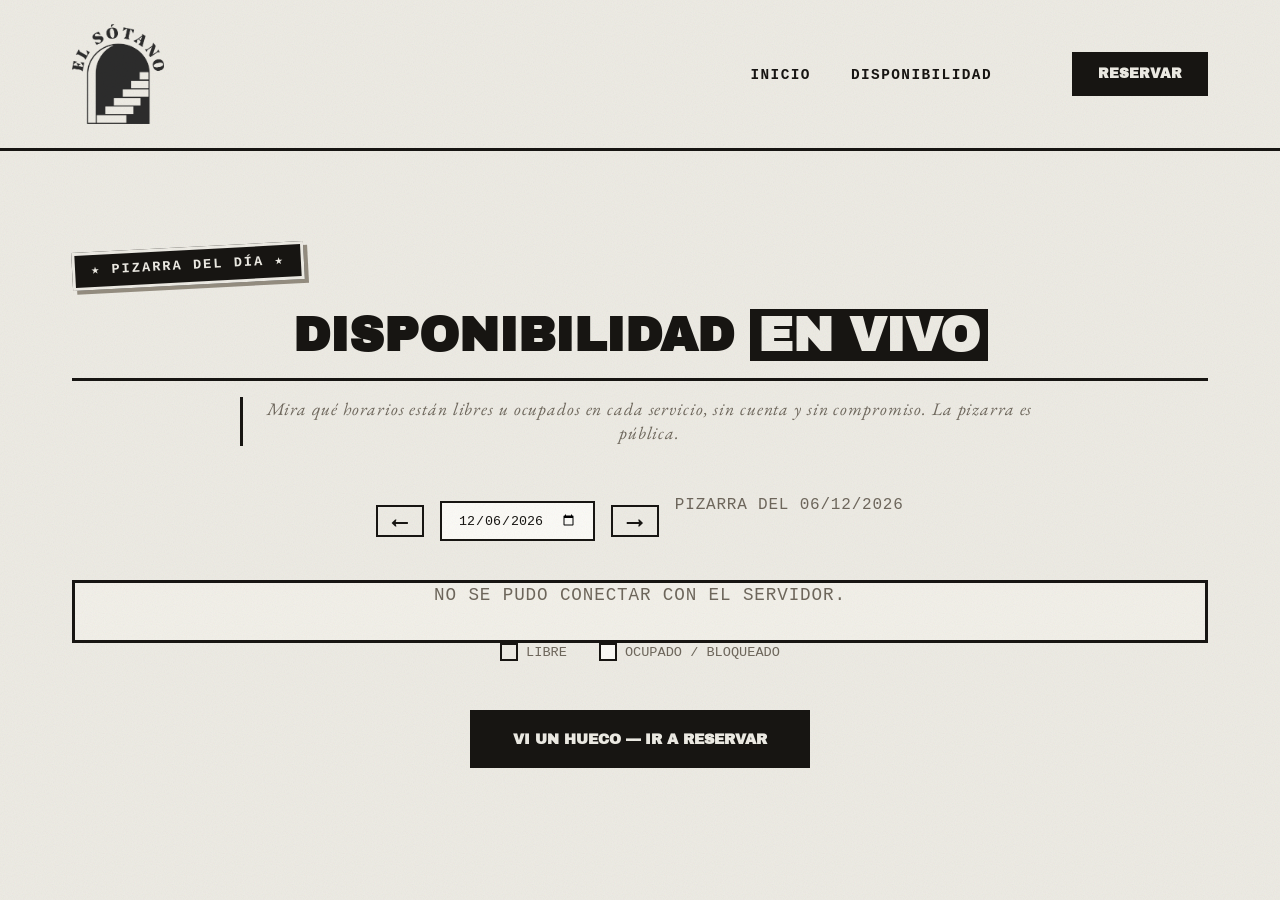
==== commit 2d70a9d3: "Add files via upload" ====
--- a/elsotano/disponibilidad.html
+++ b/elsotano/disponibilidad.html
@@ -3,7 +3,7 @@
   <head>
     <meta charset="UTF-8" />
     <meta name="viewport" content="width=device-width, initial-scale=1.0" />
-    <title>Reserva en línea | El Sótano</title>
+    <title>Disponibilidad | El Sótano</title>
     <link rel="preconnect" href="https://fonts.googleapis.com" />
     <link rel="preconnect" href="https://fonts.gstatic.com" crossorigin />
     <link
@@ -25,101 +25,55 @@
           </a>
           <ul class="nav-links">
             <li><a href="index.html">Inicio</a></li>
+            <li><a href="disponibilidad.html">Disponibilidad</a></li>
             <li id="user-area"></li>
-            <li>
-              <a href="disponibilidad.html" class="btn btn-nav">Reservar</a>
-            </li>
+            <li><a href="reservas.html" class="btn btn-nav">Reservar</a></li>
           </ul>
           <button class="mobile-menu-btn" aria-label="Abrir menú">☰</button>
         </nav>
       </div>
     </header>
 
-    <section id="booking">
+    <section id="disponibilidad">
       <div class="container">
-        <h2>RESERVA <span>EN LÍNEA</span></h2>
+        <span class="sticker">★ PIZARRA DEL DÍA ★</span>
+        <h2>DISPONIBILIDAD <span>EN VIVO</span></h2>
         <p class="section-intro">
-          Elige tu servicio, aparta fecha y hora del calendario y confirma al
-          instante. Necesitas una cuenta para confirmar (como en La Bestia).
+          Mira qué horarios están libres u ocupados en cada servicio, sin cuenta
+          y sin compromiso. La pizarra es pública.
         </p>
 
-        <!-- PASO 1: SERVICIOS -->
-        <h3 class="step-title">
-          <span class="step-num">1</span> ELIGE TU SERVICIO
-        </h3>
-        <div class="services-grid" id="bookingServices"></div>
-
-        <!-- PASO 2: FECHA Y HORA -->
-        <div class="booking-step" id="stepFecha" hidden>
-          <h3 class="step-title">
-            <span class="step-num">2</span> ELIGE FECHA Y HORA
-          </h3>
-          <div class="booking-calendar-wrap">
-            <div class="calendar">
-              <div class="cal-header">
-                <button id="calPrev" class="cal-nav" aria-label="Mes anterior">
-                  ←
-                </button>
-                <div id="calTitle" class="cal-title"></div>
-                <button id="calNext" class="cal-nav" aria-label="Mes siguiente">
-                  →
-                </button>
-              </div>
-              <div class="cal-week">
-                <span>L</span><span>M</span><span>M</span><span>J</span
-                ><span>V</span><span>S</span><span>D</span>
-              </div>
-              <div id="calGrid" class="cal-grid"></div>
-            </div>
-            <div class="slots-panel">
-              <div id="disp-estado" class="disp-estado">
-                Selecciona una fecha del calendario.
-              </div>
-              <div id="slots-grid" class="slots-grid"></div>
-            </div>
-          </div>
+        <div class="board-controls">
+          <button id="dayPrev" class="cal-nav" aria-label="Día anterior">
+            ←
+          </button>
+          <input type="date" id="dispFecha" />
+          <button id="dayNext" class="cal-nav" aria-label="Día siguiente">
+            →
+          </button>
+          <span id="dispFechaLarga" class="disp-estado"></span>
         </div>
 
-        <!-- PASO 3: CONFIRMACIÓN -->
-        <div class="booking-step" id="stepConfirm" hidden>
-          <h3 class="step-title">
-            <span class="step-num">3</span> CONFIRMA TU RESERVA
-          </h3>
-          <div class="confirm-card">
-            <div id="confirmSummary"></div>
-            <div class="form-group" id="duracionGroup">
-              <label for="duracion">Duración</label>
-              <select id="duracion">
-                <option value="1" selected>1 hora</option>
-                <option value="2">2 horas</option>
-                <option value="3">3 horas</option>
-                <option value="4">4 horas</option>
-              </select>
-            </div>
-            <div class="form-group">
-              <label for="mensaje">Notas para el staff (opcional)</label>
-              <textarea
-                id="mensaje"
-                rows="3"
-                placeholder="Integrantes, requerimientos, etc."
-              ></textarea>
-            </div>
-            <div id="confirmMsg" class="disp-estado"></div>
-            <button id="btnConfirmar" class="btn btn-full">
-              CONFIRMAR RESERVA
-            </button>
-            <small class="form-hint" style="margin-top: 1rem">
-              * Al confirmar aceptas el horario de 11:00 a 23:00 y la política
-              de cancelación.
-            </small>
-          </div>
+        <div class="board-scroll">
+          <div id="board" class="board"></div>
+        </div>
+
+        <div class="disp-leyenda">
+          <span class="leyenda-item"
+            ><span class="cuadro libre"></span> Libre</span
+          >
+          <span class="leyenda-item"
+            ><span class="cuadro ocupado"></span> Ocupado / bloqueado</span
+          >
+        </div>
+
+        <div class="cta-panel" style="margin-top: 3rem">
+          <a href="reservas.html" class="btn">VI UN HUECO — IR A RESERVAR</a>
         </div>
       </div>
     </section>
 
-    <div class="cut-line" aria-hidden="true"></div>
-
-    <script src="auth.js"></script>
-    <script src="disponibilidad.js"></script>
+    <script src="auth.js?v=2"></script>
+    <script src="disponibilidad.js?v=1"></script>
   </body>
 </html>
--- a/elsotano/styles.css
+++ b/elsotano/styles.css
@@ -169,9 +169,9 @@
 }
 
 .logo-img {
-  height: 60px;
+  height: 100px;
   width: auto;
-  max-width: 200px;
+  max-width: 250px;
   display: block;
   object-fit: contain;
   filter: grayscale(100%) brightness(0) invert(1);
@@ -1576,3 +1576,98 @@
   background: var(--ink-blue);
   color: #f2f0e9;
 }
+
+/* =========================================
+   PANEL ADMIN
+   ========================================= */
+#admin {
+  padding: 6rem 0;
+}
+.admin-bar {
+  display: flex;
+  gap: 1.5rem;
+  align-items: flex-end;
+  flex-wrap: wrap;
+  max-width: 900px;
+  margin: 0 auto 2.5rem;
+}
+.admin-bar .form-group {
+  margin-bottom: 0;
+  flex: 1;
+  min-width: 200px;
+}
+.admin-row {
+  align-items: flex-start;
+}
+.admin-block {
+  margin-top: 3rem;
+}
+@media (max-width: 768px) {
+  .admin-bar {
+    flex-direction: column;
+    align-items: stretch;
+  }
+}
+
+/* =========================================
+   PIZARRA DE DISPONIBILIDAD
+   ========================================= */
+.board-controls {
+  display: flex;
+  gap: 1rem;
+  align-items: center;
+  justify-content: center;
+  flex-wrap: wrap;
+  margin-bottom: 2rem;
+}
+.board-controls input {
+  padding: 0.6rem 1rem;
+  background: var(--bg-input);
+  border: 2px solid var(--border);
+  color: var(--text-primary);
+  font-family: "Courier New", monospace;
+}
+.board-scroll {
+  overflow-x: auto;
+}
+.board {
+  min-width: 640px;
+  border: 3px solid var(--text-primary);
+  background: var(--bg-card);
+}
+.board-head,
+.board-row {
+  display: grid;
+  grid-template-columns: 90px repeat(5, 1fr);
+}
+.board-head {
+  background: var(--text-primary);
+}
+.board-cell {
+  padding: 0.7rem 0.5rem;
+  text-align: center;
+  border: 1px solid var(--border);
+  font-family: "Courier New", monospace;
+  font-size: 0.85rem;
+}
+.board-cell.head {
+  color: var(--bg-dark);
+  font-family: "Archivo Black", Impact, sans-serif;
+  border-color: var(--bg-dark);
+}
+.board-cell.hora {
+  color: var(--text-secondary);
+  background: var(--bg-darker);
+}
+.board-cell.libre {
+  background: var(--bg-input);
+}
+.board-cell.ocupado {
+  background:
+    repeating-linear-gradient(
+      45deg,
+      transparent 0 6px,
+      rgba(23, 21, 18, 0.35) 6px 12px
+    ),
+    var(--bg-darker);
+}
